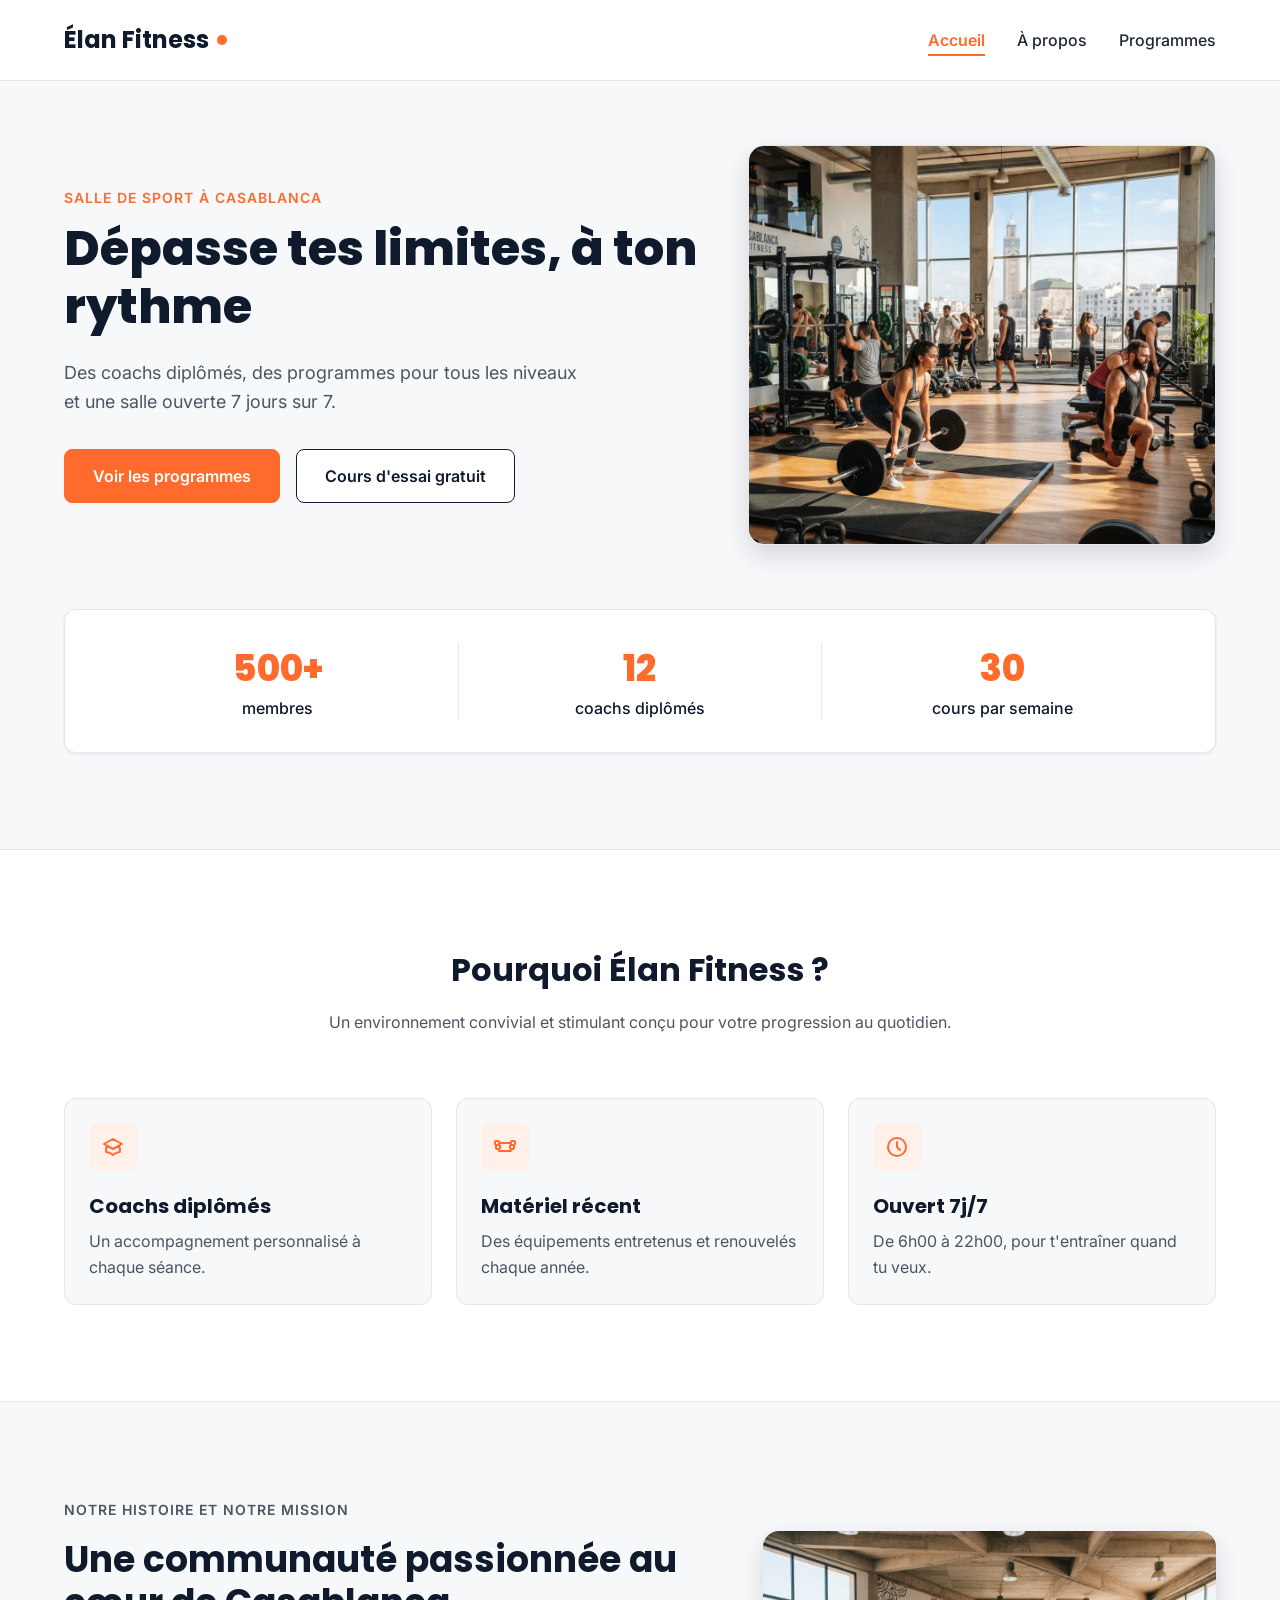
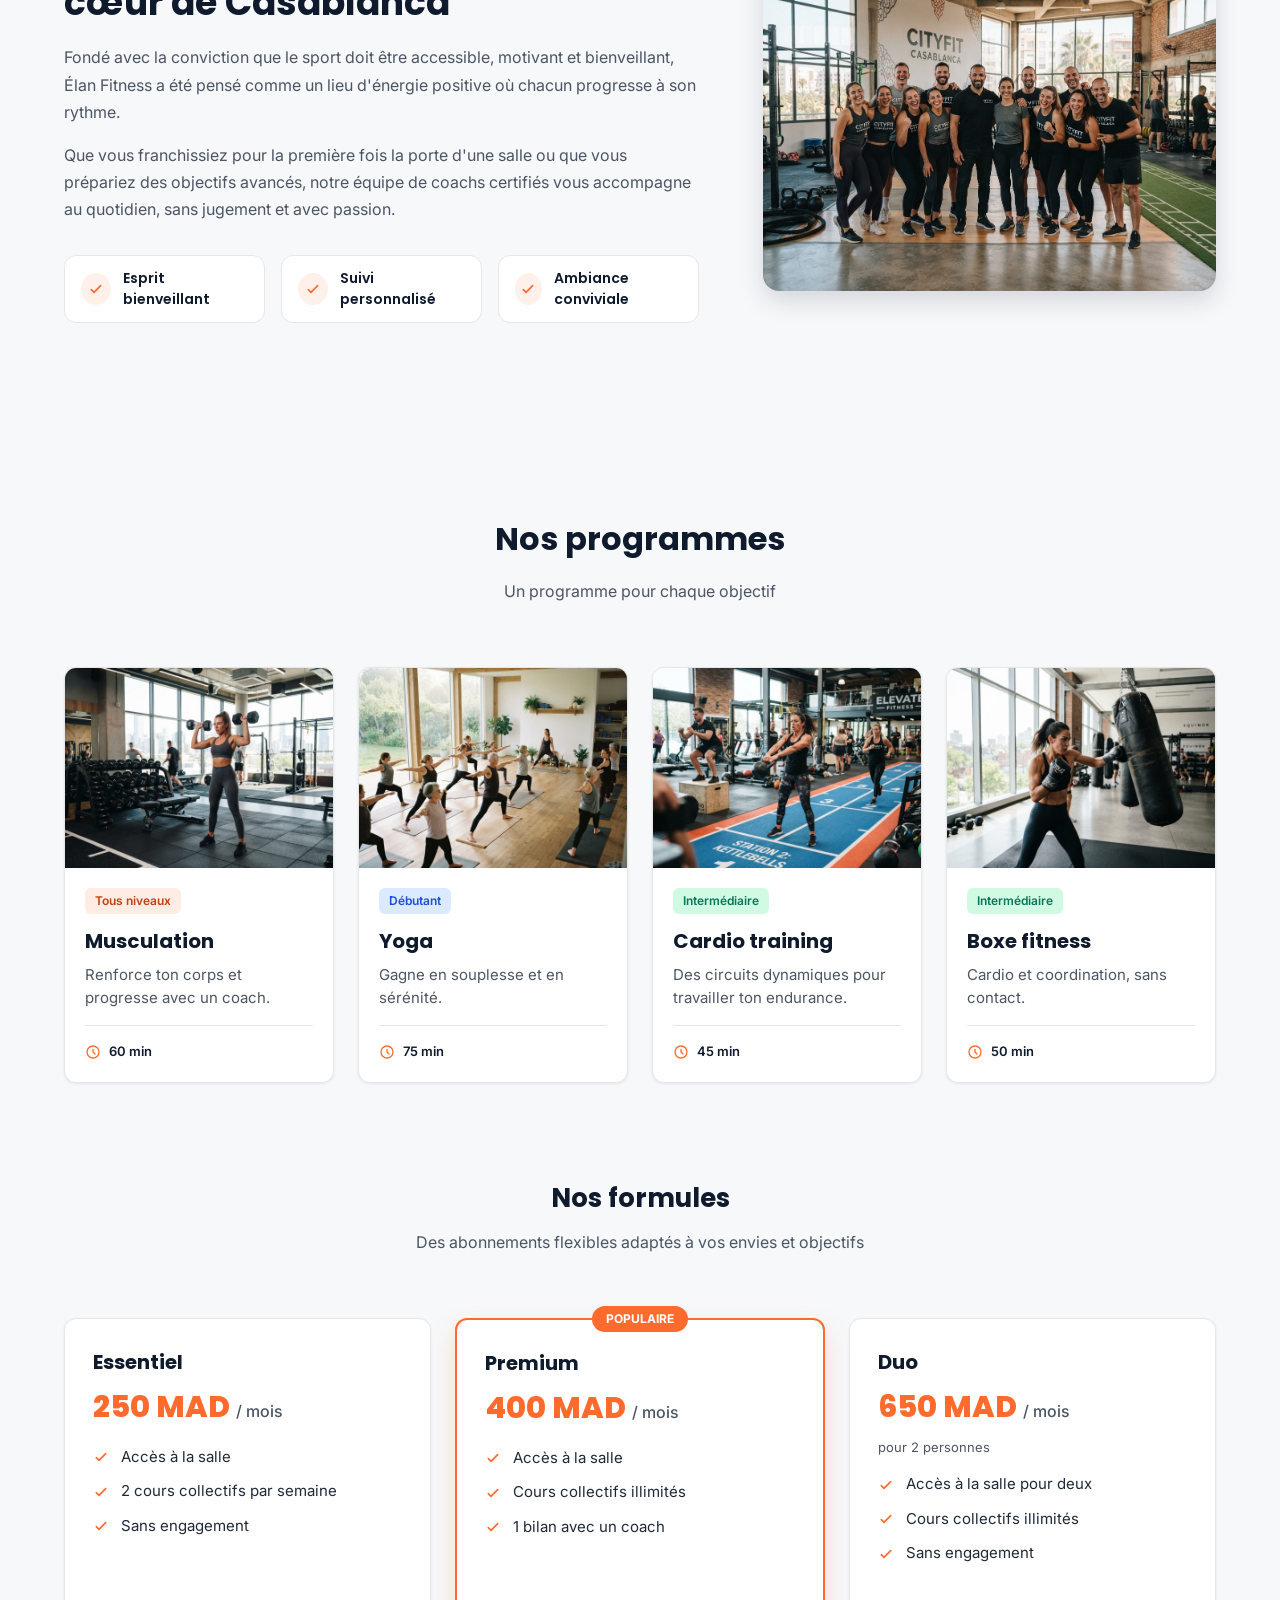
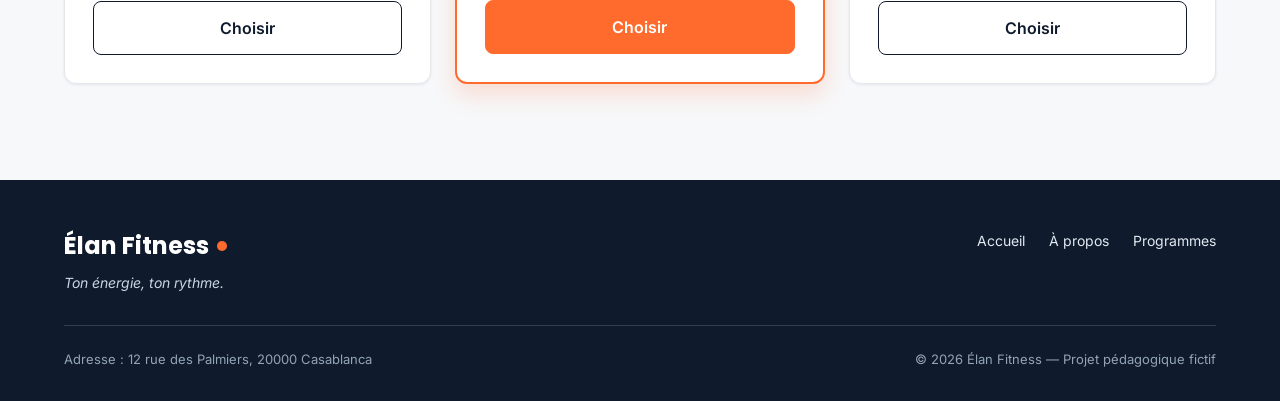
==== index.html @ afe43f53 "init env" ====
<!DOCTYPE html>
<html lang="fr">
<head>
  <meta charset="UTF-8">
  <meta name="viewport" content="width=device-width, initial-scale=1">
  <meta name="description" content="Élan Fitness, salle de sport à Casablanca : musculation, yoga, cardio et boxe fitness avec des coachs diplômés. Réservez votre cours d'essai gratuit.">
  <title>Élan Fitness | Salle de sport à Casablanca</title>

  <link rel="preconnect" href="https://fonts.googleapis.com">
  <link rel="preconnect" href="https://fonts.gstatic.com" crossorigin>
  <link href="https://fonts.googleapis.com/css2?family=Inter:wght@400;500;600&family=Poppins:wght@600;700;800&display=swap" rel="stylesheet">

  <link rel="stylesheet" href="style.css">
</head>

<body>

  <header class="en-tete">
    <div class="conteneur en-tete-contenu">
      <a href="#accueil" class="logo">Élan Fitness</a>

      <nav aria-label="Navigation principale">
        <ul class="menu">
          <li><a href="#accueil" class="lien-actif">Accueil</a></li>
          <li><a href="#a-propos">À propos</a></li>
          <li><a href="#programmes">Programmes</a></li>
        </ul>
      </nav>
    </div>
  </header>

  <main>

    <section id="accueil" class="hero">
      <div class="conteneur">

        <div class="hero-contenu">
          <div class="hero-texte">
            <p class="sur-titre">Salle de sport à Casablanca</p>
            <h1>Dépasse tes limites, à ton rythme</h1>
            <p class="hero-description">
              Des coachs diplômés, des programmes pour tous les niveaux et une salle ouverte 7 jours sur 7.
            </p>
            <div class="boutons">
              <a href="#programmes" class="bouton bouton-principal">Voir les programmes</a>
              <a href="#contact" class="bouton bouton-secondaire">Cours d'essai gratuit</a>
            </div>
          </div>

          <img class="hero-image" src="img/hero.jpg" alt="Des personnes s'entraînent dans une salle de sport lumineuse à Casablanca">
        </div>

        <div class="chiffres">
          <div class="chiffre">
            <p class="chiffre-nombre">500+</p>
            <p>membres</p>
          </div>
          <div class="chiffre">
            <p class="chiffre-nombre">12</p>
            <p>coachs diplômés</p>
          </div>
          <div class="chiffre">
            <p class="chiffre-nombre">30</p>
            <p>cours par semaine</p>
          </div>
        </div>

      </div>
    </section>

    <section class="section section-blanche">
      <div class="conteneur">

        <div class="section-titre">
          <h2>Pourquoi Élan Fitness ?</h2>
          <p>Un environnement convivial et stimulant conçu pour votre progression au quotidien.</p>
        </div>

        <div class="cartes">
          <article class="carte carte-avantage">
            <div class="icone"><img src="img/icone-coach.svg" alt=""></div>
            <h3>Coachs diplômés</h3>
            <p>Un accompagnement personnalisé à chaque séance.</p>
          </article>

          <article class="carte carte-avantage">
            <div class="icone"><img src="img/icone-materiel.svg" alt=""></div>
            <h3>Matériel récent</h3>
            <p>Des équipements entretenus et renouvelés chaque année.</p>
          </article>

          <article class="carte carte-avantage">
            <div class="icone"><img src="img/icone-horloge.svg" alt=""></div>
            <h3>Ouvert 7j/7</h3>
            <p>De 6h00 à 22h00, pour t'entraîner quand tu veux.</p>
          </article>
        </div>

      </div>
    </section>

    <section id="a-propos" class="section">
      <div class="conteneur apropos-contenu">

        <div class="apropos-texte">
          <p class="sur-titre">Notre histoire et notre mission</p>
          <h2>Une communauté passionnée au cœur de Casablanca</h2>
          <p>
            Fondé avec la conviction que le sport doit être accessible, motivant et bienveillant,
            Élan Fitness a été pensé comme un lieu d'énergie positive où chacun progresse à son rythme.
          </p>
          <p>
            Que vous franchissiez pour la première fois la porte d'une salle ou que vous prépariez des
            objectifs avancés, notre équipe de coachs certifiés vous accompagne au quotidien, sans
            jugement et avec passion.
          </p>

          <ul class="valeurs">
            <li class="valeur">
              <div class="icone icone-petite"><img src="img/icone-check.svg" alt=""></div>
              <span>Esprit bienveillant</span>
            </li>
            <li class="valeur">
              <div class="icone icone-petite"><img src="img/icone-check.svg" alt=""></div>
              <span>Suivi personnalisé</span>
            </li>
            <li class="valeur">
              <div class="icone icone-petite"><img src="img/icone-check.svg" alt=""></div>
              <span>Ambiance conviviale</span>
            </li>
          </ul>
        </div>

        <img class="apropos-image" src="img/equipe.jpg" alt="L'équipe de coachs d'Élan Fitness réunie dans la salle">

      </div>
    </section>

    <section id="programmes" class="section">
      <div class="conteneur">

        <div class="section-titre">
          <h2>Nos programmes</h2>
          <p>Un programme pour chaque objectif</p>
        </div>

        <div class="cartes">

          <article class="carte carte-programme">
            <img src="img/musculation.jpg" alt="Une sportive soulève des haltères dans l'espace musculation">
            <div class="programme-corps">
              <span class="etiquette etiquette-orange">Tous niveaux</span>
              <h3>Musculation</h3>
              <p>Renforce ton corps et progresse avec un coach.</p>
              <p class="duree"><img src="img/icone-duree.svg" alt="">60 min</p>
            </div>
          </article>

          <article class="carte carte-programme">
            <img src="img/yoga.jpg" alt="Un groupe pratique le yoga sur des tapis dans une salle lumineuse">
            <div class="programme-corps">
              <span class="etiquette etiquette-bleue">Débutant</span>
              <h3>Yoga</h3>
              <p>Gagne en souplesse et en sérénité.</p>
              <p class="duree"><img src="img/icone-duree.svg" alt="">75 min</p>
            </div>
          </article>

          <article class="carte carte-programme">
            <img src="img/cardio.jpg" alt="Des sportifs suivent un circuit de cardio training avec des kettlebells">
            <div class="programme-corps">
              <span class="etiquette etiquette-verte">Intermédiaire</span>
              <h3>Cardio training</h3>
              <p>Des circuits dynamiques pour travailler ton endurance.</p>
              <p class="duree"><img src="img/icone-duree.svg" alt="">45 min</p>
            </div>
          </article>

          <article class="carte carte-programme">
            <img src="img/boxe.jpg" alt="Une sportive frappe un sac de frappe pendant un cours de boxe fitness">
            <div class="programme-corps">
              <span class="etiquette etiquette-verte">Intermédiaire</span>
              <h3>Boxe fitness</h3>
              <p>Cardio et coordination, sans contact.</p>
              <p class="duree"><img src="img/icone-duree.svg" alt="">50 min</p>
            </div>
          </article>

        </div>

        <div class="formules">

          <div class="section-titre">
            <h3>Nos formules</h3>
            <p>Des abonnements flexibles adaptés à vos envies et objectifs</p>
          </div>

          <div class="cartes">

            <article class="carte formule">
              <h4>Essentiel</h4>
              <p class="prix">250 MAD <span>/ mois</span></p>
              <ul class="formule-liste">
                <li>Accès à la salle</li>
                <li>2 cours collectifs par semaine</li>
                <li>Sans engagement</li>
              </ul>
              <a href="#contact" class="bouton bouton-secondaire">Choisir</a>
            </article>

            <article class="carte formule formule-populaire">
              <p class="badge-populaire">Populaire</p>
              <h4>Premium</h4>
              <p class="prix">400 MAD <span>/ mois</span></p>
              <ul class="formule-liste">
                <li>Accès à la salle</li>
                <li>Cours collectifs illimités</li>
                <li>1 bilan avec un coach</li>
              </ul>
              <a href="#contact" class="bouton bouton-principal">Choisir</a>
            </article>

            <article class="carte formule">
              <h4>Duo</h4>
              <p class="prix">650 MAD <span>/ mois</span></p>
              <p class="prix-note">pour 2 personnes</p>
              <ul class="formule-liste">
                <li>Accès à la salle pour deux</li>
                <li>Cours collectifs illimités</li>
                <li>Sans engagement</li>
              </ul>
              <a href="#contact" class="bouton bouton-secondaire">Choisir</a>
            </article>

          </div>
        </div>

      </div>
    </section>

  </main>

  <footer class="pied-de-page">
    <div class="conteneur">

      <div class="pied-haut">
        <div>
          <p class="logo logo-clair">Élan Fitness</p>
          <p class="slogan">Ton énergie, ton rythme.</p>
        </div>

        <nav aria-label="Navigation du pied de page">
          <ul class="menu menu-pied">
            <li><a href="#accueil">Accueil</a></li>
            <li><a href="#a-propos">À propos</a></li>
            <li><a href="#programmes">Programmes</a></li>
          </ul>
        </nav>
      </div>

      <div class="pied-bas">
        <p>Adresse : 12 rue des Palmiers, 20000 Casablanca</p>
        <p>&copy; 2026 Élan Fitness — Projet pédagogique fictif</p>
      </div>

    </div>
  </footer>

</body>
</html>
---- style.css ----
* {
  box-sizing: border-box;
  margin: 0;
  padding: 0;
}

html {
  scroll-behavior: smooth;
}

body {
  font-family: 'Inter', Arial, sans-serif;
  font-size: 16px;
  line-height: 1.5;
  color: #1F2937;
  background-color: #F7F8FA;
}

h1, h2, h3, h4 {
  font-family: 'Poppins', Arial, sans-serif;
  color: #0F1B2D;
}

a {
  color: inherit;
  text-decoration: none;
}

ul {
  list-style: none;
}

img {
  display: block;
  max-width: 100%;
}

a:focus-visible,
button:focus-visible {
  outline: 3px solid #FF6B2C;
  outline-offset: 2px;
}

.conteneur {
  width: 100%;
  max-width: 1200px;
  margin: 0 auto;
  padding: 0 24px;
}

.section {
  padding: 96px 0;
}

.section-blanche {
  background-color: #FFFFFF;
  border-top: 1px solid #E5E7EB;
  border-bottom: 1px solid #E5E7EB;
}

.section-titre {
  max-width: 640px;
  margin: 0 auto 64px;
  text-align: center;
}

.section-titre h2 {
  font-size: 32px;
  margin-bottom: 16px;
}

.section-titre h3 {
  font-size: 26px;
  margin-bottom: 12px;
}

.section-titre p {
  color: #4B5563;
}

.sur-titre {
  font-size: 14px;
  font-weight: 600;
  color: #FF6B2C;
  text-transform: uppercase;
  letter-spacing: 1px;
  margin-bottom: 12px;
}

.bouton {
  display: inline-block;
  padding: 14px 28px;
  border-radius: 8px;
  font-size: 16px;
  font-weight: 600;
  text-align: center;
  cursor: pointer;
}

.bouton-principal {
  background-color: #FF6B2C;
  border: 1px solid #FF6B2C;
  color: #FFFFFF;
}

.bouton-principal:hover {
  background-color: #F05817;
}

.bouton-secondaire {
  background-color: #FFFFFF;
  border: 1px solid #0F1B2D;
  color: #0F1B2D;
}

.bouton-secondaire:hover {
  background-color: #F3F4F6;
}

.cartes {
  display: flex;
  gap: 24px;
}

.carte {
  flex: 1;
  background-color: #FFFFFF;
  border: 1px solid #E5E7EB;
  border-radius: 12px;
  box-shadow: 0 1px 3px rgba(15, 27, 45, 0.08);
}

.icone {
  width: 48px;
  height: 48px;
  background-color: #FFF0EA;
  border-radius: 8px;
  display: flex;
  align-items: center;
  justify-content: center;
}

.icone img {
  width: 24px;
  height: 24px;
}

.icone-petite {
  width: 32px;
  height: 32px;
  border-radius: 50%;
}

.icone-petite img {
  width: 16px;
  height: 16px;
}

.en-tete {
  position: sticky;
  top: 0;
  z-index: 10;
  background-color: #FFFFFF;
  border-bottom: 1px solid #E5E7EB;
}

.en-tete-contenu {
  height: 80px;
  display: flex;
  align-items: center;
  justify-content: space-between;
}

.logo {
  display: flex;
  align-items: center;
  font-family: 'Poppins', Arial, sans-serif;
  font-size: 24px;
  font-weight: 700;
  color: #0F1B2D;
}

.logo::after {
  content: "";
  width: 10px;
  height: 10px;
  margin-left: 8px;
  background-color: #FF6B2C;
  border-radius: 50%;
}

.menu {
  display: flex;
  gap: 32px;
}

.menu a {
  font-weight: 500;
  padding-bottom: 4px;
  border-bottom: 2px solid transparent;
}

.menu a:hover {
  color: #FF6B2C;
}

.menu .lien-actif {
  color: #FF6B2C;
  font-weight: 600;
  border-bottom-color: #FF6B2C;
}

.hero {
  padding: 64px 0 96px;
}

.hero-contenu {
  display: flex;
  align-items: center;
  gap: 32px;
}

.hero-texte {
  flex: 7;
}

.hero-texte h1 {
  font-size: 48px;
  font-weight: 800;
  line-height: 1.2;
  margin-bottom: 24px;
}

.hero-description {
  max-width: 520px;
  font-size: 18px;
  line-height: 1.6;
  color: #4B5563;
  margin-bottom: 32px;
}

.boutons {
  display: flex;
  flex-wrap: wrap;
  gap: 16px;
}

.hero-image {
  flex: 5;
  min-width: 0;
  height: 400px;
  object-fit: cover;
  border-radius: 16px;
  border: 1px solid #E5E7EB;
  box-shadow: 0 10px 25px rgba(15, 27, 45, 0.15);
}

.chiffres {
  display: flex;
  margin-top: 64px;
  padding: 32px;
  background-color: #FFFFFF;
  border: 1px solid #E5E7EB;
  border-radius: 12px;
  box-shadow: 0 1px 3px rgba(15, 27, 45, 0.08);
}

.chiffre {
  flex: 1;
  text-align: center;
  font-weight: 500;
  color: #0F1B2D;
}

.chiffre + .chiffre {
  border-left: 1px solid #E5E7EB;
}

.chiffre-nombre {
  font-family: 'Poppins', Arial, sans-serif;
  font-size: 36px;
  font-weight: 800;
  color: #FF6B2C;
}

.carte-avantage {
  padding: 24px;
  background-color: #F7F8FA;
  box-shadow: none;
}

.carte-avantage .icone {
  margin-bottom: 20px;
}

.carte-avantage h3 {
  font-size: 20px;
  margin-bottom: 8px;
}

.carte-avantage p {
  color: #4B5563;
  line-height: 1.6;
}

.apropos-contenu {
  display: flex;
  align-items: center;
  gap: 64px;
}

.apropos-texte {
  flex: 7;
}

.apropos-texte h2 {
  font-size: 36px;
  line-height: 1.2;
  margin-bottom: 20px;
}

.apropos-texte p {
  color: #4B5563;
  line-height: 1.7;
  margin-bottom: 16px;
}

.valeurs {
  display: flex;
  gap: 16px;
  margin-top: 32px;
}

.valeur {
  flex: 1;
  display: flex;
  align-items: center;
  gap: 12px;
  padding: 12px 16px;
  background-color: #FFFFFF;
  border: 1px solid #E5E7EB;
  border-radius: 12px;
  font-family: 'Poppins', Arial, sans-serif;
  font-size: 14px;
  font-weight: 600;
  color: #0F1B2D;
}

.apropos-image {
  flex: 5;
  min-width: 0;
  height: 360px;
  object-fit: cover;
  border-radius: 16px;
  box-shadow: 0 10px 25px rgba(15, 27, 45, 0.15);
}

.carte-programme {
  display: flex;
  flex-direction: column;
  overflow: hidden;
}

.carte-programme > img {
  width: 100%;
  height: 200px;
  object-fit: cover;
}

.programme-corps {
  flex: 1;
  display: flex;
  flex-direction: column;
  padding: 20px;
}

.programme-corps h3 {
  font-size: 20px;
  margin-bottom: 8px;
}

.programme-corps p {
  font-size: 15px;
  color: #4B5563;
}

.etiquette {
  align-self: flex-start;
  padding: 4px 10px;
  margin-bottom: 12px;
  border-radius: 6px;
  font-size: 12px;
  font-weight: 600;
}

.etiquette-orange {
  background-color: #FFEDE5;
  color: #C2410C;
}

.etiquette-bleue {
  background-color: #DBEAFE;
  color: #1D4ED8;
}

.etiquette-verte {
  background-color: #D1FAE5;
  color: #047857;
}

.programme-corps .duree {
  display: flex;
  align-items: center;
  gap: 8px;
  margin-top: auto;
  padding-top: 16px;
  border-top: 1px solid #E5E7EB;
  font-size: 13px;
  font-weight: 600;
  color: #0F1B2D;
}

.programme-corps h3 + p {
  margin-bottom: 16px;
}

.duree img {
  width: 16px;
  height: 16px;
}

.formules {
  margin-top: 96px;
}

.formule {
  position: relative;
  display: flex;
  flex-direction: column;
  padding: 28px;
}

.formule h4 {
  font-size: 20px;
}

.prix {
  margin: 8px 0 16px;
  font-family: 'Poppins', Arial, sans-serif;
  font-size: 30px;
  font-weight: 800;
  color: #FF6B2C;
}

.prix span {
  font-family: 'Inter', Arial, sans-serif;
  font-size: 16px;
  font-weight: 500;
  color: #4B5563;
}

.prix-note {
  margin: -8px 0 16px;
  font-size: 13px;
  color: #4B5563;
}

.formule-liste {
  flex: 1;
  margin-bottom: 24px;
}

.formule-liste li {
  padding-left: 28px;
  margin-bottom: 12px;
  font-size: 15px;
  background-image: url('img/icone-check.svg');
  background-repeat: no-repeat;
  background-position: left center;
  background-size: 16px;
}

.formule .bouton {
  display: block;
}

.formule-populaire {
  border: 2px solid #FF6B2C;
  box-shadow: 0 10px 25px rgba(255, 107, 44, 0.2);
}

.badge-populaire {
  position: absolute;
  top: -14px;
  left: 50%;
  transform: translateX(-50%);
  padding: 4px 14px;
  background-color: #FF6B2C;
  border-radius: 999px;
  font-size: 12px;
  font-weight: 700;
  text-transform: uppercase;
  color: #FFFFFF;
}

.pied-de-page {
  padding: 48px 0 32px;
  background-color: #0F1B2D;
  color: #FFFFFF;
}

.pied-haut {
  display: flex;
  justify-content: space-between;
  align-items: flex-start;
  padding-bottom: 32px;
  border-bottom: 1px solid rgba(255, 255, 255, 0.15);
}

.logo-clair {
  color: #FFFFFF;
}

.slogan {
  margin-top: 8px;
  font-size: 14px;
  font-style: italic;
  color: #CBD5E1;
}

.menu-pied {
  gap: 24px;
}

.menu-pied a {
  font-size: 14px;
  font-weight: 400;
  color: #E2E8F0;
}

.pied-bas {
  display: flex;
  justify-content: space-between;
  margin-top: 24px;
  font-size: 13px;
  color: #94A3B8;
}
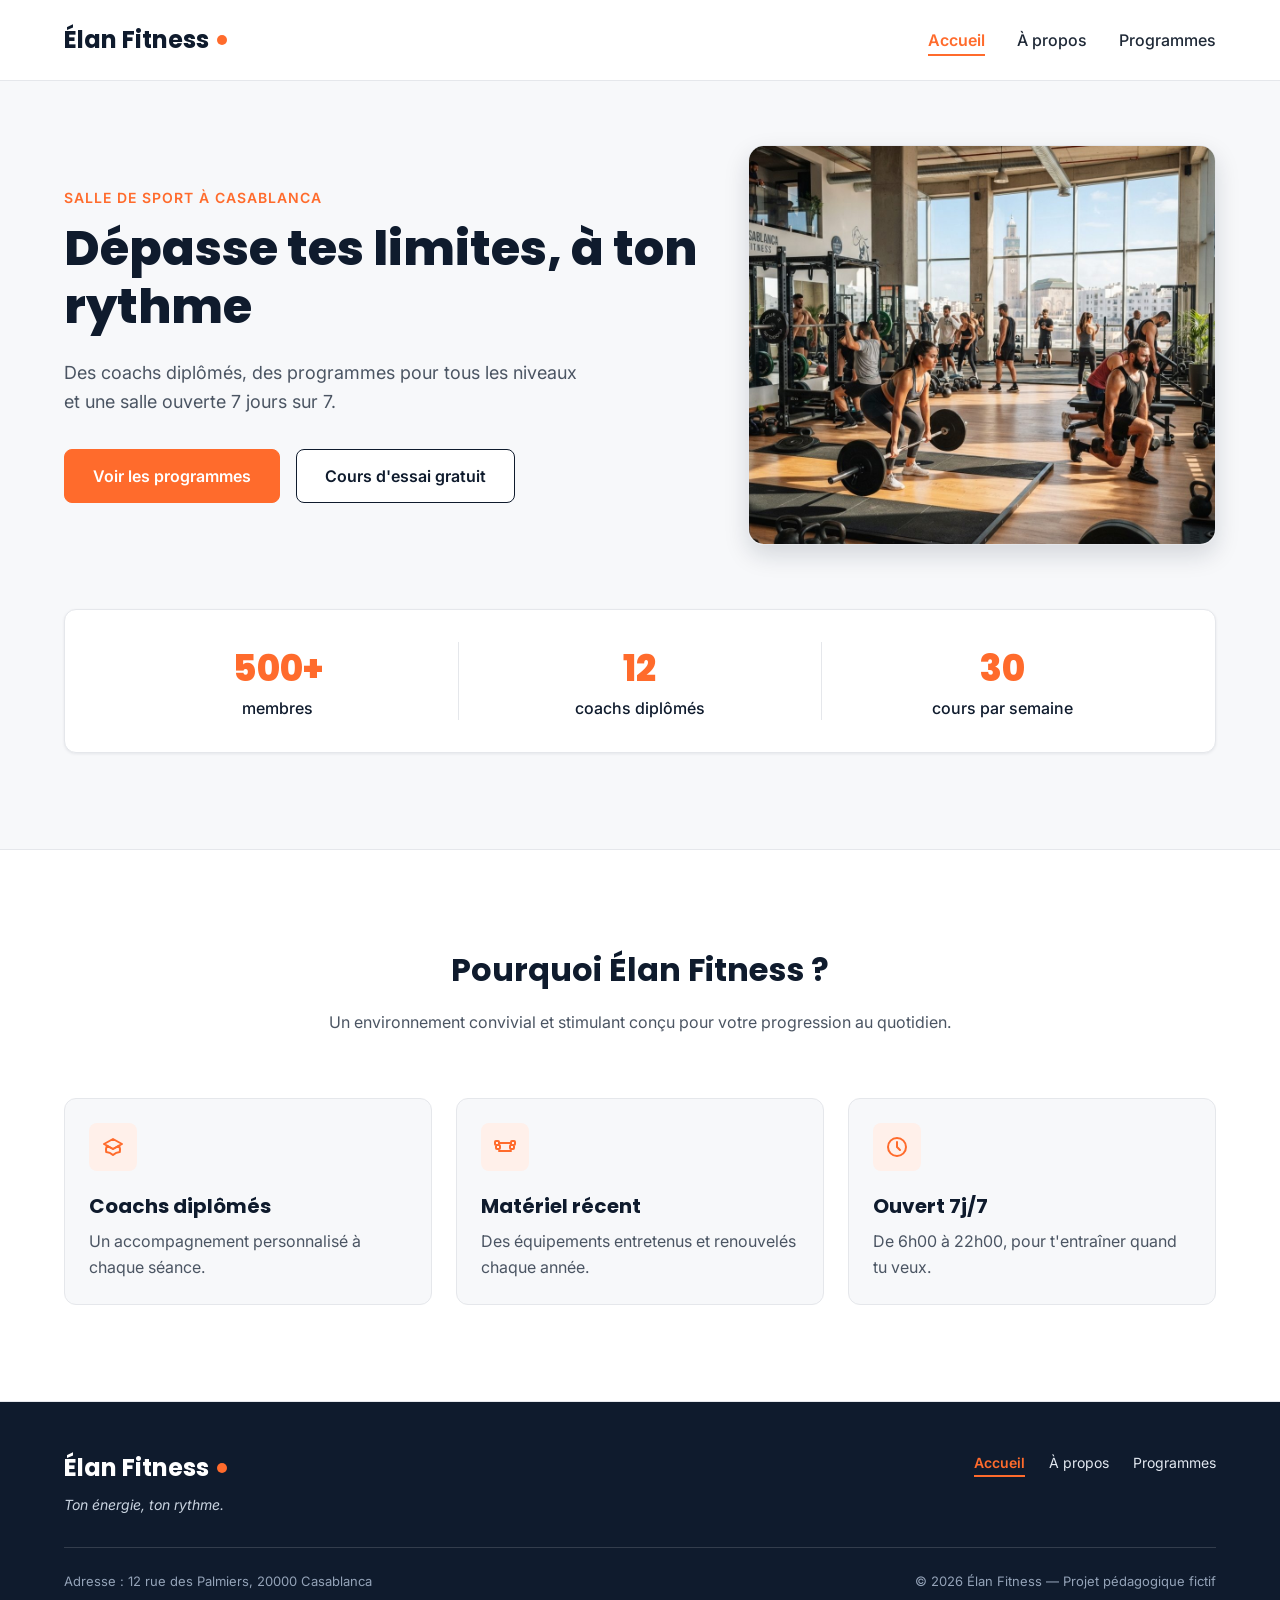
==== commit e778eabc: "terminer la separation des pages" ====
--- a/index.html
+++ b/index.html
@@ -17,13 +17,13 @@
 
   <header class="en-tete">
     <div class="conteneur en-tete-contenu">
-      <a href="#accueil" class="logo">Élan Fitness</a>
+      <a href="index.html" class="logo">Élan Fitness</a>
 
       <nav aria-label="Navigation principale">
         <ul class="menu">
-          <li><a href="#accueil" class="lien-actif">Accueil</a></li>
-          <li><a href="#a-propos">À propos</a></li>
-          <li><a href="#programmes">Programmes</a></li>
+          <li><a href="index.html" class="lien-actif">Accueil</a></li>
+          <li><a href="a-propos.html">À propos</a></li>
+          <li><a href="programmes.html">Programmes</a></li>
         </ul>
       </nav>
     </div>
@@ -42,8 +42,8 @@
               Des coachs diplômés, des programmes pour tous les niveaux et une salle ouverte 7 jours sur 7.
             </p>
             <div class="boutons">
-              <a href="#programmes" class="bouton bouton-principal">Voir les programmes</a>
-              <a href="#contact" class="bouton bouton-secondaire">Cours d'essai gratuit</a>
+              <a href="programme.html" class="bouton bouton-principal">Voir les programmes</a>
+              <a href="contact.html" class="bouton bouton-secondaire">Cours d'essai gratuit</a>
             </div>
           </div>
 
@@ -98,149 +98,7 @@
 
       </div>
     </section>
-
-    <section id="a-propos" class="section">
-      <div class="conteneur apropos-contenu">
-
-        <div class="apropos-texte">
-          <p class="sur-titre">Notre histoire et notre mission</p>
-          <h2>Une communauté passionnée au cœur de Casablanca</h2>
-          <p>
-            Fondé avec la conviction que le sport doit être accessible, motivant et bienveillant,
-            Élan Fitness a été pensé comme un lieu d'énergie positive où chacun progresse à son rythme.
-          </p>
-          <p>
-            Que vous franchissiez pour la première fois la porte d'une salle ou que vous prépariez des
-            objectifs avancés, notre équipe de coachs certifiés vous accompagne au quotidien, sans
-            jugement et avec passion.
-          </p>
-
-          <ul class="valeurs">
-            <li class="valeur">
-              <div class="icone icone-petite"><img src="img/icone-check.svg" alt=""></div>
-              <span>Esprit bienveillant</span>
-            </li>
-            <li class="valeur">
-              <div class="icone icone-petite"><img src="img/icone-check.svg" alt=""></div>
-              <span>Suivi personnalisé</span>
-            </li>
-            <li class="valeur">
-              <div class="icone icone-petite"><img src="img/icone-check.svg" alt=""></div>
-              <span>Ambiance conviviale</span>
-            </li>
-          </ul>
-        </div>
-
-        <img class="apropos-image" src="img/equipe.jpg" alt="L'équipe de coachs d'Élan Fitness réunie dans la salle">
-
-      </div>
-    </section>
-
-    <section id="programmes" class="section">
-      <div class="conteneur">
-
-        <div class="section-titre">
-          <h2>Nos programmes</h2>
-          <p>Un programme pour chaque objectif</p>
-        </div>
-
-        <div class="cartes">
-
-          <article class="carte carte-programme">
-            <img src="img/musculation.jpg" alt="Une sportive soulève des haltères dans l'espace musculation">
-            <div class="programme-corps">
-              <span class="etiquette etiquette-orange">Tous niveaux</span>
-              <h3>Musculation</h3>
-              <p>Renforce ton corps et progresse avec un coach.</p>
-              <p class="duree"><img src="img/icone-duree.svg" alt="">60 min</p>
-            </div>
-          </article>
-
-          <article class="carte carte-programme">
-            <img src="img/yoga.jpg" alt="Un groupe pratique le yoga sur des tapis dans une salle lumineuse">
-            <div class="programme-corps">
-              <span class="etiquette etiquette-bleue">Débutant</span>
-              <h3>Yoga</h3>
-              <p>Gagne en souplesse et en sérénité.</p>
-              <p class="duree"><img src="img/icone-duree.svg" alt="">75 min</p>
-            </div>
-          </article>
-
-          <article class="carte carte-programme">
-            <img src="img/cardio.jpg" alt="Des sportifs suivent un circuit de cardio training avec des kettlebells">
-            <div class="programme-corps">
-              <span class="etiquette etiquette-verte">Intermédiaire</span>
-              <h3>Cardio training</h3>
-              <p>Des circuits dynamiques pour travailler ton endurance.</p>
-              <p class="duree"><img src="img/icone-duree.svg" alt="">45 min</p>
-            </div>
-          </article>
-
-          <article class="carte carte-programme">
-            <img src="img/boxe.jpg" alt="Une sportive frappe un sac de frappe pendant un cours de boxe fitness">
-            <div class="programme-corps">
-              <span class="etiquette etiquette-verte">Intermédiaire</span>
-              <h3>Boxe fitness</h3>
-              <p>Cardio et coordination, sans contact.</p>
-              <p class="duree"><img src="img/icone-duree.svg" alt="">50 min</p>
-            </div>
-          </article>
-
-        </div>
-
-        <div class="formules">
-
-          <div class="section-titre">
-            <h3>Nos formules</h3>
-            <p>Des abonnements flexibles adaptés à vos envies et objectifs</p>
-          </div>
-
-          <div class="cartes">
-
-            <article class="carte formule">
-              <h4>Essentiel</h4>
-              <p class="prix">250 MAD <span>/ mois</span></p>
-              <ul class="formule-liste">
-                <li>Accès à la salle</li>
-                <li>2 cours collectifs par semaine</li>
-                <li>Sans engagement</li>
-              </ul>
-              <a href="#contact" class="bouton bouton-secondaire">Choisir</a>
-            </article>
-
-            <article class="carte formule formule-populaire">
-              <p class="badge-populaire">Populaire</p>
-              <h4>Premium</h4>
-              <p class="prix">400 MAD <span>/ mois</span></p>
-              <ul class="formule-liste">
-                <li>Accès à la salle</li>
-                <li>Cours collectifs illimités</li>
-                <li>1 bilan avec un coach</li>
-              </ul>
-              <a href="#contact" class="bouton bouton-principal">Choisir</a>
-            </article>
-
-            <article class="carte formule">
-              <h4>Duo</h4>
-              <p class="prix">650 MAD <span>/ mois</span></p>
-              <p class="prix-note">pour 2 personnes</p>
-              <ul class="formule-liste">
-                <li>Accès à la salle pour deux</li>
-                <li>Cours collectifs illimités</li>
-                <li>Sans engagement</li>
-              </ul>
-              <a href="#contact" class="bouton bouton-secondaire">Choisir</a>
-            </article>
-
-          </div>
-        </div>
-
-      </div>
-    </section>
-
-  </main>
-
-  <footer class="pied-de-page">
+     <footer class="pied-de-page">
     <div class="conteneur">
 
       <div class="pied-haut">
@@ -251,9 +109,9 @@
 
         <nav aria-label="Navigation du pied de page">
           <ul class="menu menu-pied">
-            <li><a href="#accueil">Accueil</a></li>
-            <li><a href="#a-propos">À propos</a></li>
-            <li><a href="#programmes">Programmes</a></li>
+            <li><a href="index.html" class="lien-actif">Accueil</a></li>
+            <li><a href="a-propos.html">À propos</a></li>
+            <li><a href="programmes.html">Programmes</a></li>
           </ul>
         </nav>
       </div>
@@ -265,6 +123,5 @@
 
     </div>
   </footer>
-
 </body>
 </html>
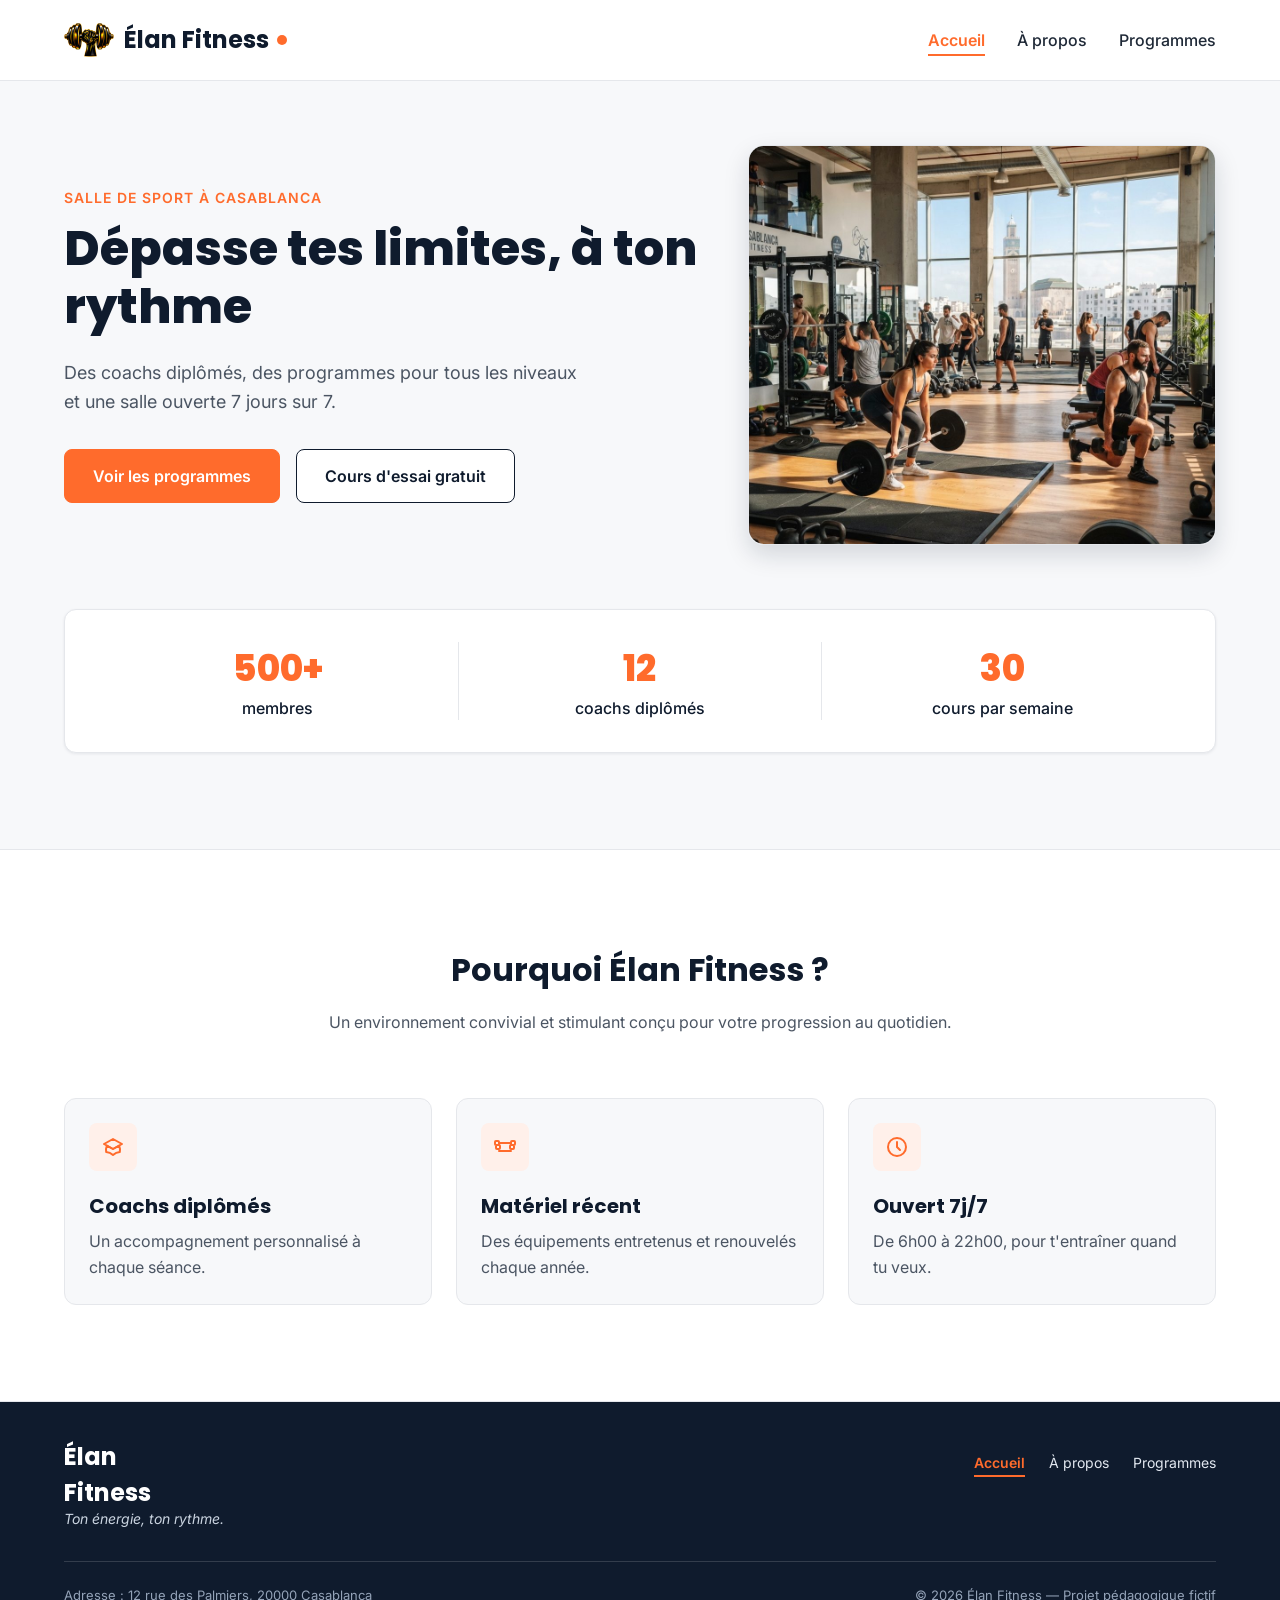
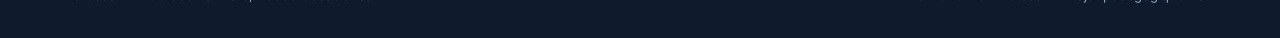
==== commit d3dea2cf: "ajouter le logo et bien lier entre les pages" ====
--- a/index.html
+++ b/index.html
@@ -1,14 +1,18 @@
 <!DOCTYPE html>
 <html lang="fr">
+
 <head>
   <meta charset="UTF-8">
   <meta name="viewport" content="width=device-width, initial-scale=1">
-  <meta name="description" content="Élan Fitness, salle de sport à Casablanca : musculation, yoga, cardio et boxe fitness avec des coachs diplômés. Réservez votre cours d'essai gratuit.">
+  <meta name="description"
+    content="Élan Fitness, salle de sport à Casablanca : musculation, yoga, cardio et boxe fitness avec des coachs diplômés. Réservez votre cours d'essai gratuit.">
   <title>Élan Fitness | Salle de sport à Casablanca</title>
 
   <link rel="preconnect" href="https://fonts.googleapis.com">
   <link rel="preconnect" href="https://fonts.gstatic.com" crossorigin>
-  <link href="https://fonts.googleapis.com/css2?family=Inter:wght@400;500;600&family=Poppins:wght@600;700;800&display=swap" rel="stylesheet">
+  <link
+    href="https://fonts.googleapis.com/css2?family=Inter:wght@400;500;600&family=Poppins:wght@600;700;800&display=swap"
+    rel="stylesheet">
 
   <link rel="stylesheet" href="style.css">
 </head>
@@ -17,8 +21,10 @@
 
   <header class="en-tete">
     <div class="conteneur en-tete-contenu">
-      <a href="index.html" class="logo">Élan Fitness</a>
-
+      <div class="logo-elan">
+        <img class="logo-clair" src="img/logo.png" alt="logo de notre salle">
+        <a href="index.html" class="logo">Élan Fitness</a>
+      </div>
       <nav aria-label="Navigation principale">
         <ul class="menu">
           <li><a href="index.html" class="lien-actif">Accueil</a></li>
@@ -28,77 +34,75 @@
       </nav>
     </div>
   </header>
+  <section id="accueil" class="hero">
+    <div class="conteneur">
 
-  <main>
-
-    <section id="accueil" class="hero">
-      <div class="conteneur">
-
-        <div class="hero-contenu">
-          <div class="hero-texte">
-            <p class="sur-titre">Salle de sport à Casablanca</p>
-            <h1>Dépasse tes limites, à ton rythme</h1>
-            <p class="hero-description">
-              Des coachs diplômés, des programmes pour tous les niveaux et une salle ouverte 7 jours sur 7.
-            </p>
-            <div class="boutons">
-              <a href="programme.html" class="bouton bouton-principal">Voir les programmes</a>
-              <a href="contact.html" class="bouton bouton-secondaire">Cours d'essai gratuit</a>
-            </div>
-          </div>
-
-          <img class="hero-image" src="img/hero.jpg" alt="Des personnes s'entraînent dans une salle de sport lumineuse à Casablanca">
-        </div>
-
-        <div class="chiffres">
-          <div class="chiffre">
-            <p class="chiffre-nombre">500+</p>
-            <p>membres</p>
-          </div>
-          <div class="chiffre">
-            <p class="chiffre-nombre">12</p>
-            <p>coachs diplômés</p>
-          </div>
-          <div class="chiffre">
-            <p class="chiffre-nombre">30</p>
-            <p>cours par semaine</p>
+      <div class="hero-contenu">
+        <div class="hero-texte">
+          <p class="sur-titre">Salle de sport à Casablanca</p>
+          <h1>Dépasse tes limites, à ton rythme</h1>
+          <p class="hero-description">
+            Des coachs diplômés, des programmes pour tous les niveaux et une salle ouverte 7 jours sur 7.
+          </p>
+          <div class="boutons">
+            <a href="programmes.html" class="bouton bouton-principal">Voir les programmes</a>
+            <a href="contact.html" class="bouton bouton-secondaire">Cours d'essai gratuit</a>
           </div>
         </div>
 
+        <img class="hero-image" src="img/hero.jpg"
+          alt="Des personnes s'entraînent dans une salle de sport lumineuse à Casablanca">
       </div>
-    </section>
 
-    <section class="section section-blanche">
-      <div class="conteneur">
+      <div class="chiffres">
+        <div class="chiffre">
+          <p class="chiffre-nombre">500+</p>
+          <p>membres</p>
+        </div>
+        <div class="chiffre">
+          <p class="chiffre-nombre">12</p>
+          <p>coachs diplômés</p>
+        </div>
+        <div class="chiffre">
+          <p class="chiffre-nombre">30</p>
+          <p>cours par semaine</p>
+        </div>
+      </div>
 
-        <div class="section-titre">
-          <h2>Pourquoi Élan Fitness ?</h2>
-          <p>Un environnement convivial et stimulant conçu pour votre progression au quotidien.</p>
-        </div>
+    </div>
+  </section>
 
-        <div class="cartes">
-          <article class="carte carte-avantage">
-            <div class="icone"><img src="img/icone-coach.svg" alt=""></div>
-            <h3>Coachs diplômés</h3>
-            <p>Un accompagnement personnalisé à chaque séance.</p>
-          </article>
+  <section class="section section-blanche">
+    <div class="conteneur">
 
-          <article class="carte carte-avantage">
-            <div class="icone"><img src="img/icone-materiel.svg" alt=""></div>
-            <h3>Matériel récent</h3>
-            <p>Des équipements entretenus et renouvelés chaque année.</p>
-          </article>
+      <div class="section-titre">
+        <h2>Pourquoi Élan Fitness ?</h2>
+        <p>Un environnement convivial et stimulant conçu pour votre progression au quotidien.</p>
+      </div>
 
-          <article class="carte carte-avantage">
-            <div class="icone"><img src="img/icone-horloge.svg" alt=""></div>
-            <h3>Ouvert 7j/7</h3>
-            <p>De 6h00 à 22h00, pour t'entraîner quand tu veux.</p>
-          </article>
-        </div>
+      <div class="cartes">
+        <article class="carte carte-avantage">
+          <div class="icone"><img src="img/icone-coach.svg" alt=""></div>
+          <h3>Coachs diplômés</h3>
+          <p>Un accompagnement personnalisé à chaque séance.</p>
+        </article>
 
+        <article class="carte carte-avantage">
+          <div class="icone"><img src="img/icone-materiel.svg" alt=""></div>
+          <h3>Matériel récent</h3>
+          <p>Des équipements entretenus et renouvelés chaque année.</p>
+        </article>
+
+        <article class="carte carte-avantage">
+          <div class="icone"><img src="img/icone-horloge.svg" alt=""></div>
+          <h3>Ouvert 7j/7</h3>
+          <p>De 6h00 à 22h00, pour t'entraîner quand tu veux.</p>
+        </article>
       </div>
-    </section>
-     <footer class="pied-de-page">
+
+    </div>
+  </section>
+  <footer class="pied-de-page">
     <div class="conteneur">
 
       <div class="pied-haut">
@@ -124,4 +128,5 @@
     </div>
   </footer>
 </body>
-</html>
+
+</html>
--- a/style.css
+++ b/style.css
@@ -169,6 +169,13 @@
   display: flex;
   align-items: center;
   justify-content: space-between;
+  
+}
+.logo-elan {
+   display: flex;
+   align-items: center;
+   justify-content: flex-start;
+   gap: 10px;
 }
 
 .logo {
@@ -545,3 +552,9 @@
   font-size: 13px;
   color: #94A3B8;
 }
+.logo-clair {
+  width: 50px;
+  height: 50px;
+  padding: 0;
+  margin: 0;
+}
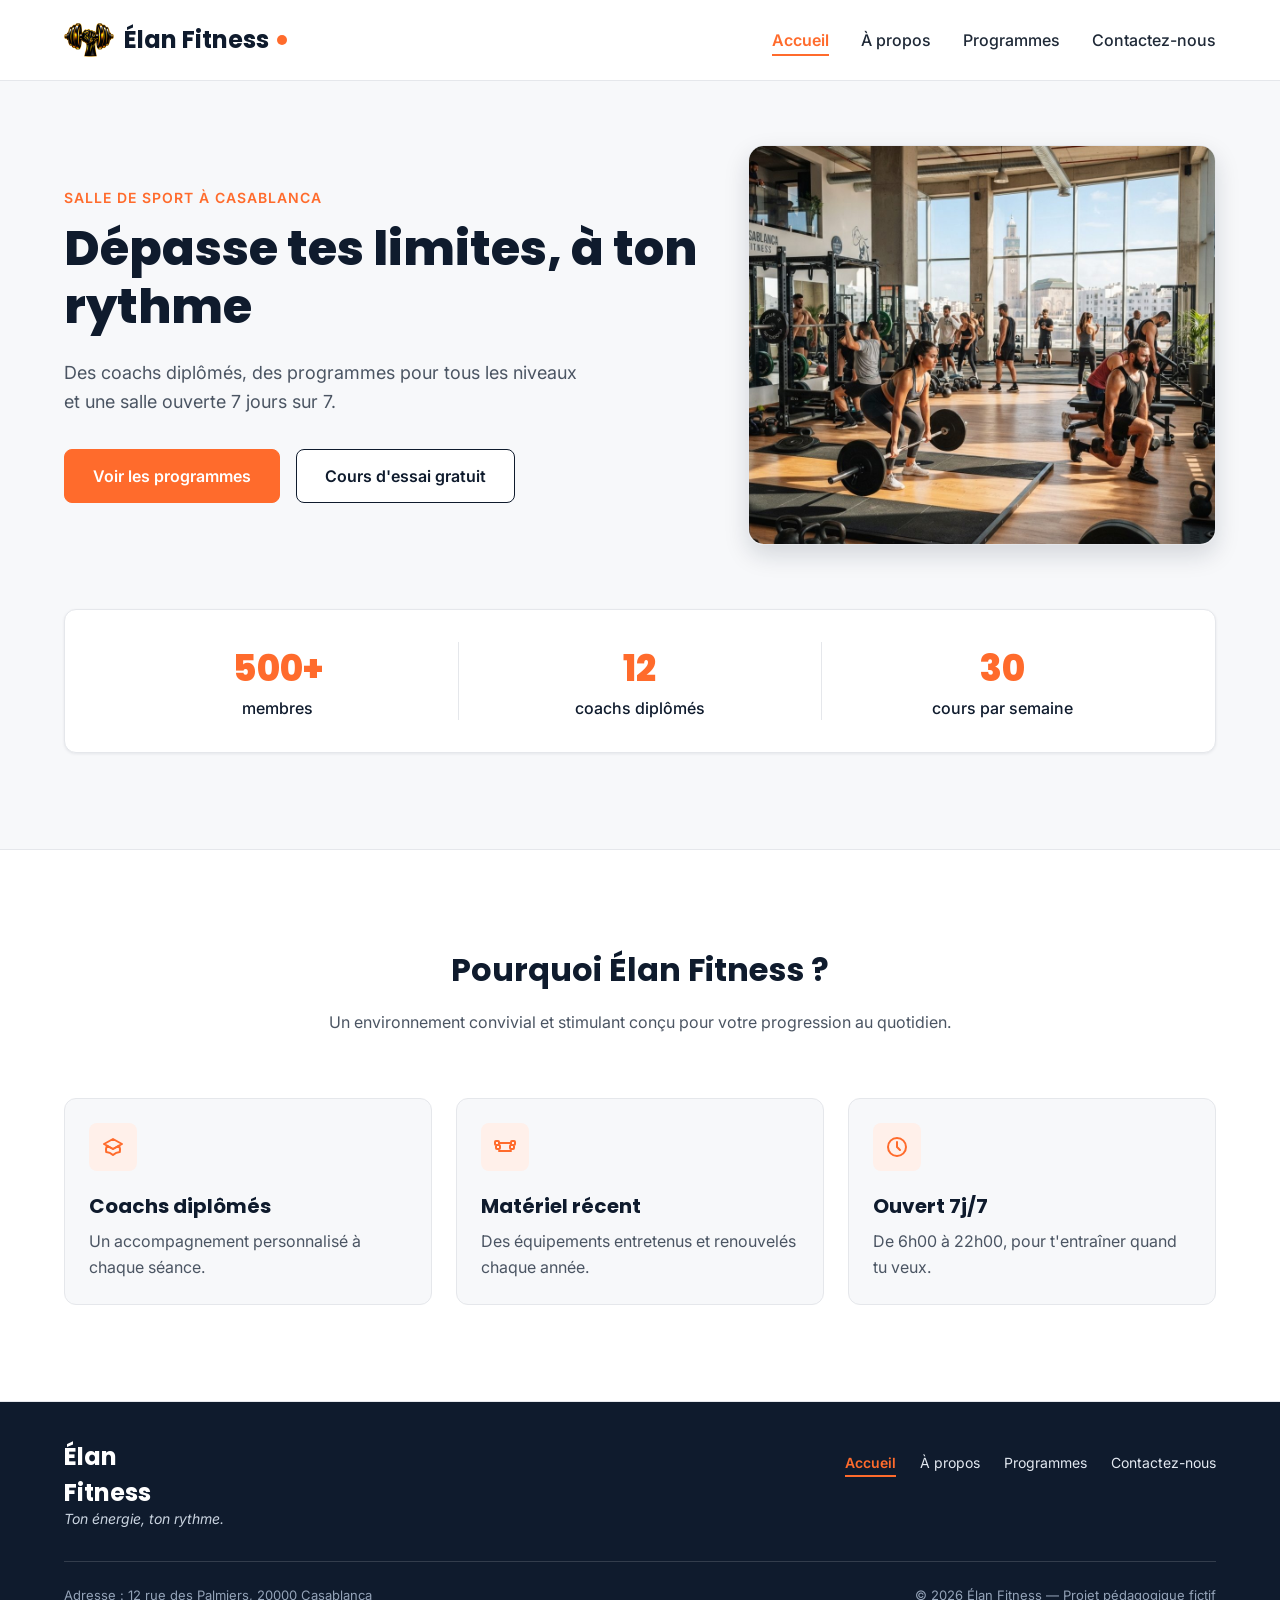
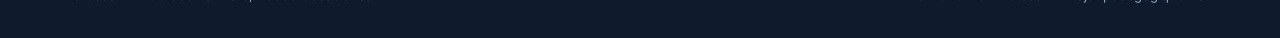
==== commit ca3b5e6e: "initialisation de la phase  de connectez nous" ====
--- a/index.html
+++ b/index.html
@@ -30,6 +30,7 @@
           <li><a href="index.html" class="lien-actif">Accueil</a></li>
           <li><a href="a-propos.html">À propos</a></li>
           <li><a href="programmes.html">Programmes</a></li>
+          <li><a href="contactez-nous.html">Contactez-nous</a></li>
         </ul>
       </nav>
     </div>
@@ -46,7 +47,7 @@
           </p>
           <div class="boutons">
             <a href="programmes.html" class="bouton bouton-principal">Voir les programmes</a>
-            <a href="contact.html" class="bouton bouton-secondaire">Cours d'essai gratuit</a>
+            <a href="#contact"  class="bouton bouton-secondaire">Cours d'essai gratuit</a>
           </div>
         </div>
 
@@ -116,6 +117,7 @@
             <li><a href="index.html" class="lien-actif">Accueil</a></li>
             <li><a href="a-propos.html">À propos</a></li>
             <li><a href="programmes.html">Programmes</a></li>
+            <li><a href="contactez-nous.html">Contactez-nous</a></li>
           </ul>
         </nav>
       </div>
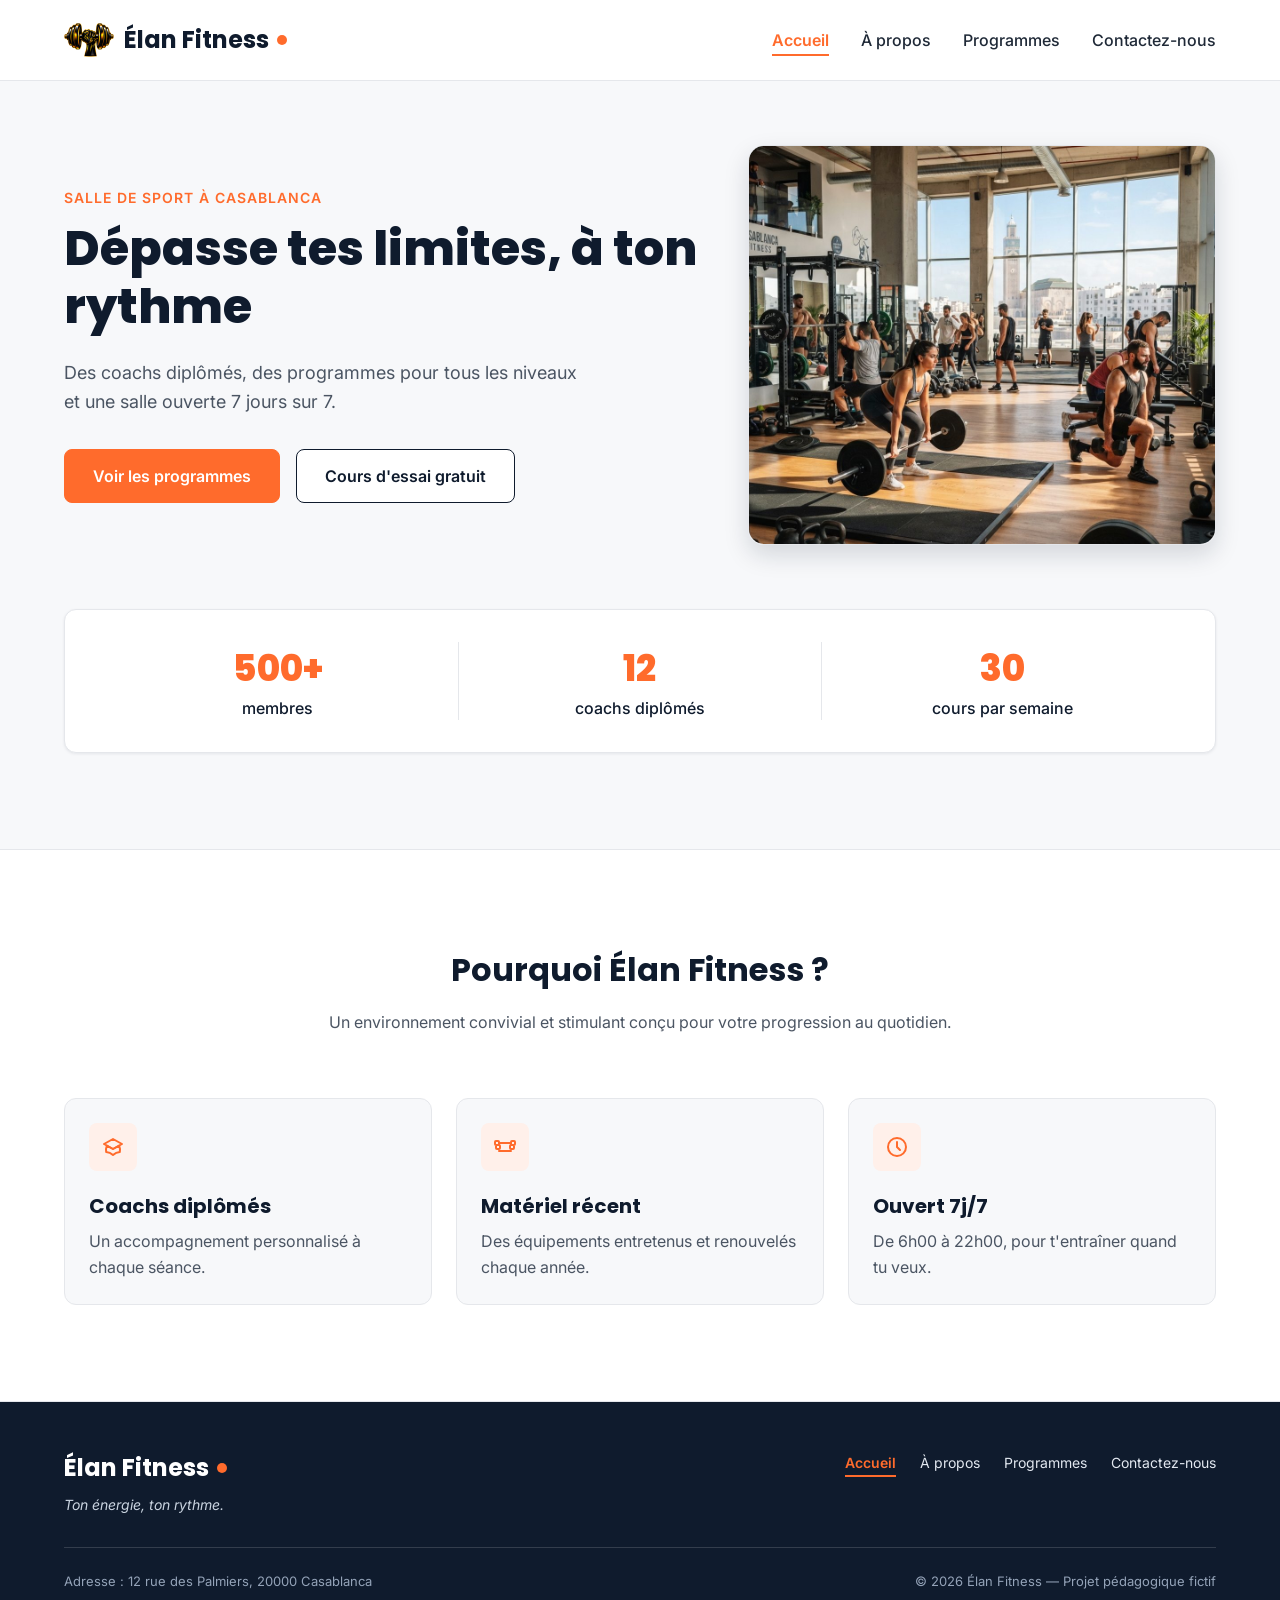
==== commit d279a954: "fixer footer" ====
--- a/index.html
+++ b/index.html
@@ -47,7 +47,7 @@
           </p>
           <div class="boutons">
             <a href="programmes.html" class="bouton bouton-principal">Voir les programmes</a>
-            <a href="#contact"  class="bouton bouton-secondaire">Cours d'essai gratuit</a>
+            <a href="#contact" class="bouton bouton-secondaire">Cours d'essai gratuit</a>
           </div>
         </div>
 
@@ -108,7 +108,7 @@
 
       <div class="pied-haut">
         <div>
-          <p class="logo logo-clair">Élan Fitness</p>
+          <a href="index.html" class="logo logo-clair1">Élan Fitness</a>
           <p class="slogan">Ton énergie, ton rythme.</p>
         </div>
 
--- a/style.css
+++ b/style.css
@@ -308,6 +308,14 @@
 .carte-avantage p {
   color: #4B5563;
   line-height: 1.6;
+}
+.carte {
+  transition: transform 0.4s ease;
+  
+}
+.carte:hover {
+  transform: scale(1.04);
+  box-shadow: 0 5px 20px rgba(0, 0, 0, 0.3);
 }
 
 .apropos-contenu {
@@ -524,7 +532,7 @@
   border-bottom: 1px solid rgba(255, 255, 255, 0.15);
 }
 
-.logo-clair {
+.logo-clair1 {
   color: #FFFFFF;
 }
 
